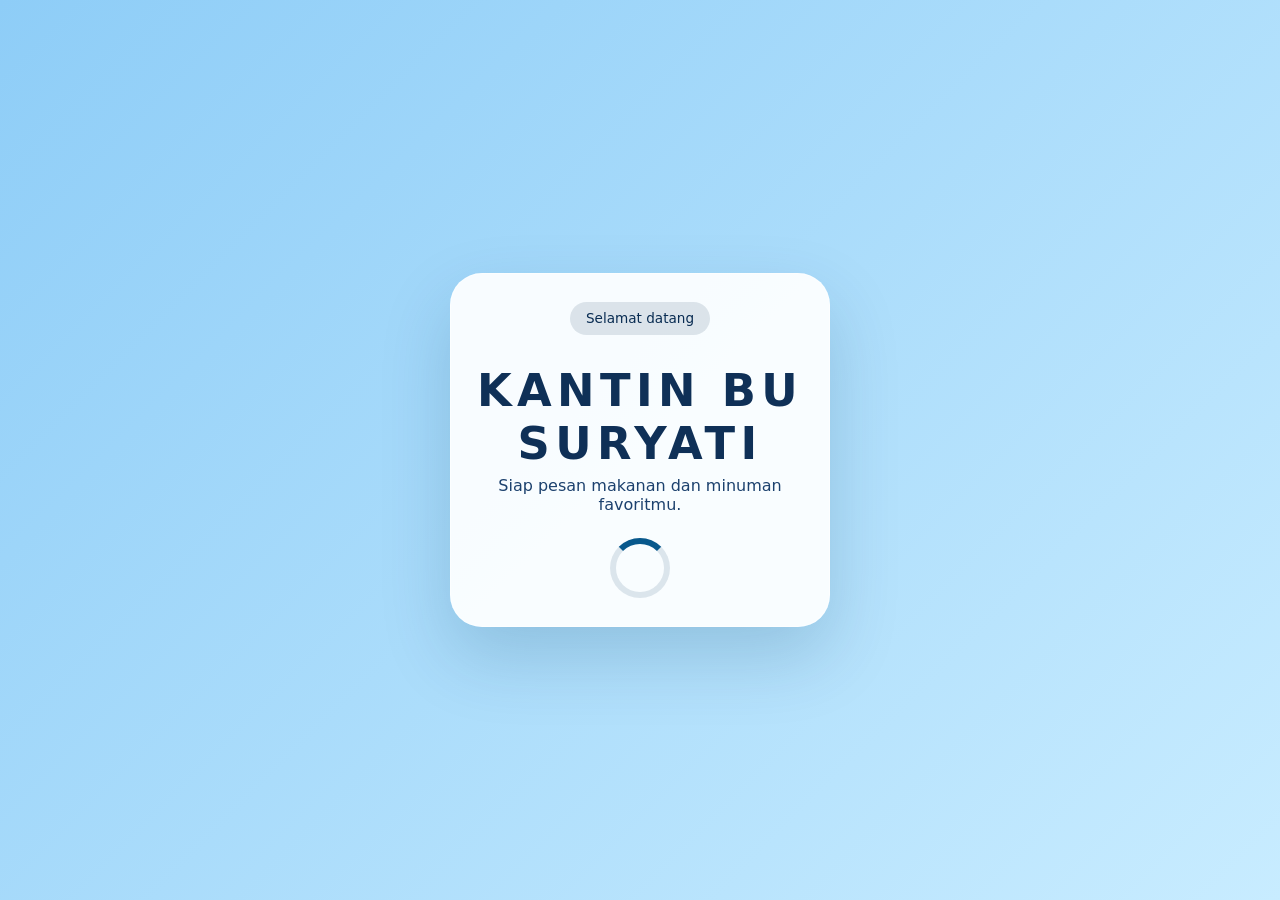
==== index.html @ 462c7fc3 "Add files via upload" ====
<!DOCTYPE html>
<html lang="id">
<head>
  <meta charset="UTF-8" />
  <meta name="viewport" content="width=device-width, initial-scale=1.0, viewport-fit=cover" />
  <title>Kantin Bu Suryati</title>
  <link rel="stylesheet" href="CSS/style.css" />
</head>
<body>
  <div class="splash-screen" id="splashScreen">
    <div class="splash-card">
      <div class="splash-badge">Selamat datang</div>
      <h1>KANTIN BU SURYATI</h1>
      <p>Siap pesan makanan dan minuman favoritmu.</p>
      <div class="spinner"></div>
    </div>
  </div>

  <div class="app-shell hidden" id="appShell">
    <header class="app-header">
      <div>
        <div class="small-label">Kantin Sekolah</div>
        <h2>Beranda</h2>
      </div>
      <button class="icon-button pulse-on-click" id="refreshButton" title="Muat ulang produk">⟳</button>
    </header>

    <section class="page page-active" data-page="home" id="homePage">
      <div class="hero-card">
        <h3>Menu Pilihan Hari Ini</h3>
        <p>Soft blue, segar, dan mudah dipesan langsung lewat layar.</p>
      </div>
      <div class="section-title">Selamat datang</div>
      <p class="home-intro" style="margin: 0 20px 16px; color: #194a74;">Gunakan menu Produk untuk melihat daftar makanan dan minuman, lalu tambah ke keranjang dengan sentuhan manis.</p>
    </section>

    <section class="page" data-page="products" id="productsPage">
      <div class="section-title">Produk</div>
      <div class="search-box">
        <input type="search" id="searchInput" placeholder="Cari Cireng, Milo, Nasi Goreng..." />
      </div>
      <div class="product-grid" id="productGrid"></div>
    </section>

    <section class="page" data-page="cart" id="cartPage">
      <div class="section-title">Keranjang</div>
      <div class="cart-list" id="cartList"></div>
      <div class="cart-summary" id="cartSummary">
        <span>Total</span>
        <strong id="cartTotal">0 item</strong>
      </div>
      <button class="primary-button pulse-on-click" id="checkoutButton">Bayar Sekarang</button>
    </section>

    <section class="page" data-page="history" id="historyPage">
      <div class="section-title">Riwayat</div>
      <div class="history-list" id="historyList">
        <p class="empty-state">Belum ada pesanan. Klik <strong>Tambah</strong> untuk mulai.</p>
      </div>
    </section>

    <section class="page" data-page="profile" id="profilePage">
      <div class="section-title">Profil</div>
      <div class="profile-card" id="profileCard">
        <h3>Kantin Bu Suryati</h3>
        <p class="muted">Mitra resmi SMA Hang Tuah 2 Sidoarjo</p>
        <div class="profile-row"><span>Owner</span><strong id="ownerName">-</strong></div>
        <div class="profile-row"><span>Email</span><strong id="ownerEmail">-</strong></div>
        <div class="profile-row"><span>Alamat</span><strong id="ownerAddress">-</strong></div>
        <div class="profile-row"><span>Kategori</span><strong id="ownerCategory">-</strong></div>
      </div>
    </section>
  </div>

  <nav class="bottom-nav" id="bottomNav">
    <button class="nav-item active pulse-on-click" data-target="home">
      <span>🏠</span>
      <small>Beranda</small>
    </button>
    <button class="nav-item pulse-on-click" data-target="products">
      <span>🍱</span>
      <small>Produk</small>
    </button>
    <button class="nav-item pulse-on-click" data-target="cart">
      <span>🛒</span>
      <small>Keranjang</small>
    </button>
    <button class="nav-item pulse-on-click" data-target="history">
      <span>📜</span>
      <small>Riwayat</small>
    </button>
    <button class="nav-item pulse-on-click" data-target="profile">
      <span>👤</span>
      <small>Profile</small>
    </button>
  </nav>

  <script src="JS/app.js"></script>
</body>
</html>
---- CSS/style.css ----
:root {
  color-scheme: light;
  font-family: 'Inter', system-ui, sans-serif;
  background: linear-gradient(180deg, #e6f5ff 0%, #b9e3ff 50%, #89cff0 100%);
  color: #083b66;
}

* {
  box-sizing: border-box;
}

body {
  margin: 0;
  min-height: 100vh;
  background: radial-gradient(circle at top, rgba(255, 255, 255, 0.9), rgba(137, 207, 240, 0.8));
  color: #0f3057;
}

button,
input {
  font: inherit;
}

.hidden {
  display: none !important;
}

.splash-screen {
  position: fixed;
  inset: 0;
  display: grid;
  place-items: center;
  background: linear-gradient(135deg, #8ecdf7, #c8ecff);
  z-index: 20;
  animation: fadeIn 0.7s ease;
}

.splash-card {
  width: min(90vw, 380px);
  padding: 28px 24px;
  border-radius: 32px;
  text-align: center;
  box-shadow: 0 30px 70px rgba(8, 59, 102, 0.18);
  background: rgba(255, 255, 255, 0.92);
  border: 1px solid rgba(255, 255, 255, 0.6);
}

.splash-card h1 {
  margin: 0.8rem 0 0.4rem;
  font-size: clamp(2rem, 6vw, 2.8rem);
  letter-spacing: 0.12em;
  text-transform: uppercase;
}

.splash-card p {
  margin: 0;
  color: #1c416e;
}

.splash-badge {
  display: inline-flex;
  padding: 0.55rem 1rem;
  border-radius: 999px;
  background: rgba(15, 48, 87, 0.12);
  color: #092c52;
  font-size: 0.85rem;
  margin-bottom: 1rem;
}

.spinner {
  margin: 24px auto 0;
  width: 60px;
  height: 60px;
  border-radius: 50%;
  border: 6px solid rgba(8, 59, 102, 0.12);
  border-top-color: #08588c;
  animation: spin 1.1s linear infinite;
}

.app-shell {
  padding-bottom: 90px;
}

.app-header {
  display: flex;
  justify-content: space-between;
  align-items: center;
  padding: 20px 20px 10px;
}

.small-label {
  font-size: 0.85rem;
  color: #1a4b7a;
  opacity: 0.8;
}

.app-header h2 {
  margin: 0.35rem 0 0;
  font-size: 1.45rem;
}

.hero-card,
.profile-card {
  margin: 0 20px 16px;
  padding: 20px;
  border-radius: 28px;
  background: rgba(255, 255, 255, 0.95);
  box-shadow: 0 20px 42px rgba(5, 63, 108, 0.12);
  border: 1px solid rgba(255, 255, 255, 0.7);
}

.hero-card h3 {
  margin: 0 0 0.35rem;
  font-size: 1.25rem;
}

.hero-card p {
  margin: 0;
  color: #235683;
  line-height: 1.5;
}

.search-box {
  margin: 0 20px 12px;
}

.search-box input {
  width: 100%;
  border: none;
  border-radius: 18px;
  padding: 16px 18px;
  background: rgba(255, 255, 255, 0.88);
  box-shadow: inset 0 2px 8px rgba(8, 59, 102, 0.08);
  color: #053a67;
}

.search-box input:focus {
  outline: none;
  box-shadow: 0 0 0 3px rgba(137, 207, 240, 0.45);
}

.section-title {
  margin: 0 20px 12px;
  font-size: 1rem;
  font-weight: 700;
  text-transform: uppercase;
  letter-spacing: 0.08em;
  color: #09507c;
}

.product-grid {
  display: grid;
  grid-template-columns: repeat( auto-fit, minmax(150px, 1fr) );
  gap: 14px;
  margin: 0 20px 16px;
}

.product-card {
  position: relative;
  background: rgba(255, 255, 255, 0.94);
  border-radius: 22px;
  overflow: hidden;
  padding: 16px;
  border: 1px solid rgba(255, 255, 255, 0.7);
  box-shadow: 0 12px 24px rgba(8, 59, 102, 0.08);
}

.product-card img {
  width: 100%;
  min-height: 120px;
  object-fit: cover;
  border-radius: 18px;
}

.product-card h4 {
  margin: 12px 0 6px;
  font-size: 1rem;
}

.product-card p {
  margin: 0;
  font-size: 0.9rem;
  opacity: 0.75;
  line-height: 1.4;
}

.product-card .price-row {
  display: flex;
  justify-content: space-between;
  align-items: center;
  margin: 12px 0 0;
}

.product-card .price {
  font-weight: 700;
  color: #0f3259;
}

.primary-button,
.icon-button,
.nav-item {
  border: none;
  cursor: pointer;
  transition: transform 0.25s ease, box-shadow 0.25s ease;
}

.primary-button {
  width: calc(100% - 40px);
  margin: 0 20px 24px;
  padding: 16px 0;
  border-radius: 18px;
  background: linear-gradient(135deg, #89cff0, #68b7e6);
  color: #fff;
  font-weight: 700;
  box-shadow: 0 18px 28px rgba(57, 118, 168, 0.18);
}

.icon-button {
  width: 48px;
  height: 48px;
  border-radius: 16px;
  background: rgba(255, 255, 255, 0.95);
  display: grid;
  place-items: center;
  box-shadow: 0 14px 24px rgba(8, 59, 102, 0.12);
}

.icon-button:hover,
.primary-button:hover,
.product-card button {
  transform: translateY(-1px);
}

.product-card button {
  margin-top: 12px;
  width: 100%;
  padding: 12px 0;
  border-radius: 16px;
  background: #0f5a8c;
  color: #fff;
  font-weight: 700;
}

.bottom-nav {
  position: fixed;
  inset: auto 0 0;
  display: grid;
  grid-template-columns: repeat(5, 1fr);
  gap: 6px;
  padding: 12px 14px 24px;
  background: rgba(255, 255, 255, 0.96);
  border-top: 1px solid rgba(8, 59, 102, 0.12);
  backdrop-filter: blur(14px);
}


.nav-item {
  display: inline-flex;
  flex-direction: column;
  align-items: center;
  justify-content: center;
  gap: 6px;
  padding: 10px 0;
  border-radius: 18px;
  color: #0f3f6d;
  background: rgba(255, 255, 255, 0.92);
}

.nav-item.active {
  background: linear-gradient(180deg, rgba(137, 207, 240, 0.95), rgba(77, 151, 220, 0.95));
  color: #fff;
  box-shadow: 0 14px 24px rgba(8, 59, 102, 0.12);
}

.nav-item small {
  font-size: 0.75rem;
}

.page {
  display: none;
  animation: fadeInUp 0.45s ease;
}

.page.page-active {
  display: block;
}

.cart-list,
.history-list {
  margin: 0 20px;
  display: grid;
  gap: 12px;
}

.cart-item,
.history-item {
  padding: 16px;
  border-radius: 20px;
  background: rgba(255, 255, 255, 0.95);
  border: 1px solid rgba(137, 207, 240, 0.45);
  box-shadow: 0 12px 20px rgba(8, 59, 102, 0.08);
}

.cart-item h4,
.history-item h4 {
  margin: 0 0 8px;
  font-size: 1rem;
}

.cart-item p,
.history-item p {
  margin: 0;
  color: #235683;
  opacity: 0.85;
}

.cart-summary {
  margin: 16px 20px 0;
  display: flex;
  justify-content: space-between;
  align-items: center;
  padding: 14px 18px;
  border-radius: 20px;
  background: rgba(137, 207, 240, 0.18);
  color: #083b66;
  font-weight: 700;
}

.empty-state {
  margin: 0;
  padding: 28px 20px;
  border-radius: 22px;
  background: rgba(255, 255, 255, 0.94);
  text-align: center;
  color: #126089;
}

.profile-row {
  display: flex;
  justify-content: space-between;
  gap: 12px;
  margin-top: 14px;
}

.profile-row span {
  opacity: 0.75;
}

.muted {
  margin: 0.35rem 0 0;
  color: #1a496d;
}

.pulse-on-click:active {
  transform: scale(0.97);
}

.pulse {
  animation: pulse 0.5s ease;
}

@keyframes spin {
  to {
    transform: rotate(360deg);
  }
}

@keyframes fadeIn {
  from {
    opacity: 0;
    transform: scale(0.95);
  }
  to {
    opacity: 1;
    transform: scale(1);
  }
}

@keyframes fadeInUp {
  from {
    opacity: 0;
    transform: translateY(12px);
  }
  to {
    opacity: 1;
    transform: translateY(0);
  }
}

@keyframes pulse {
  0% {
    transform: scale(1);
  }
  50% {
    transform: scale(1.04);
  }
  100% {
    transform: scale(1);
  }
}

@media (min-width: 640px) {
  .app-shell {
    max-width: 520px;
    margin: 0 auto;
  }

  .bottom-nav {
    max-width: 520px;
    left: 50%;
    transform: translateX(-50%);
  }
}
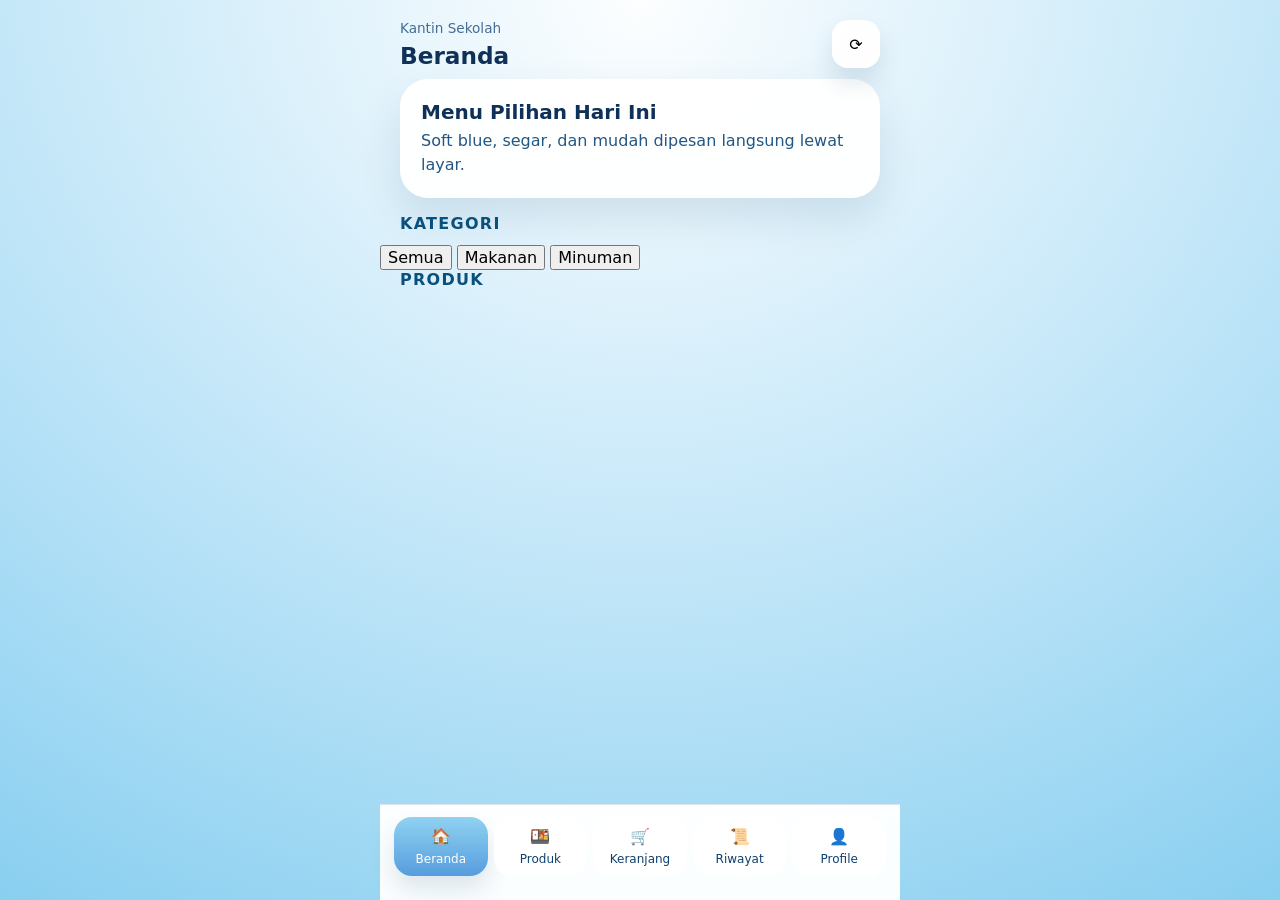
==== commit be5b85a5: "Update index.html" ====
--- a/index.html
+++ b/index.html
@@ -30,8 +30,14 @@
         <h3>Menu Pilihan Hari Ini</h3>
         <p>Soft blue, segar, dan mudah dipesan langsung lewat layar.</p>
       </div>
-      <div class="section-title">Selamat datang</div>
-      <p class="home-intro" style="margin: 0 20px 16px; color: #194a74;">Gunakan menu Produk untuk melihat daftar makanan dan minuman, lalu tambah ke keranjang dengan sentuhan manis.</p>
+      <div class="section-title">Kategori</div>
+      <div class="category-buttons">
+        <button class="category-btn pulse-on-click active" data-category="all">Semua</button>
+        <button class="category-btn pulse-on-click" data-category="Food">Makanan</button>
+        <button class="category-btn pulse-on-click" data-category="Beverage">Minuman</button>
+      </div>
+      <div class="section-title">Produk</div>
+      <div class="product-grid" id="homeProductGrid"></div>
     </section>
 
     <section class="page" data-page="products" id="productsPage">
@@ -97,4 +103,4 @@
 
   <script src="JS/app.js"></script>
 </body>
-</html>+</html>
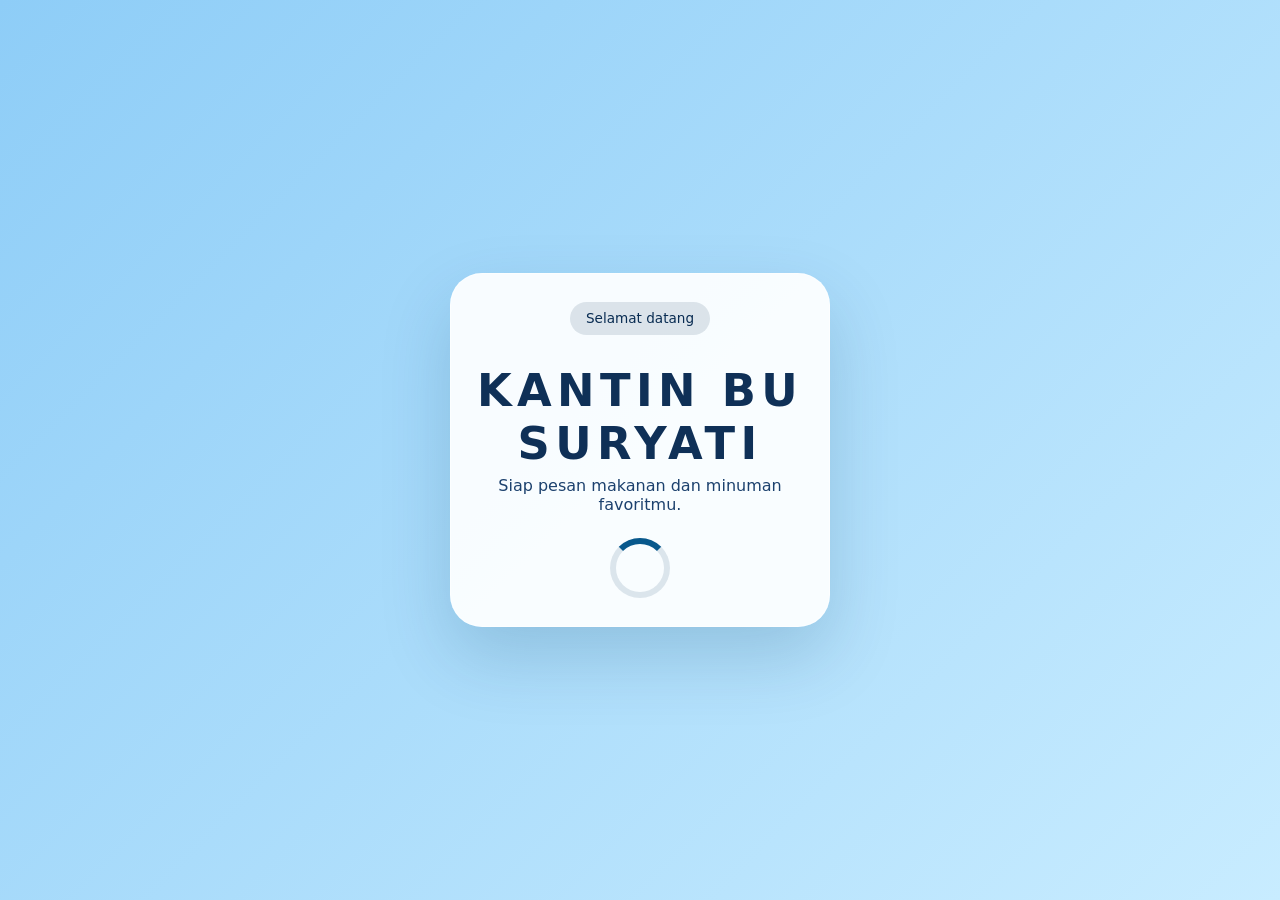
==== commit 6849726f: "Update index.html" ====
--- a/index.html
+++ b/index.html
@@ -43,6 +43,7 @@
     <section class="page" data-page="products" id="productsPage">
       <div class="section-title">Produk</div>
       <div class="search-box">
+        <span class="search-icon">🔍</span>
         <input type="search" id="searchInput" placeholder="Cari Cireng, Milo, Nasi Goreng..." />
       </div>
       <div class="product-grid" id="productGrid"></div>
--- a/CSS/style.css
+++ b/CSS/style.css
@@ -120,23 +120,34 @@
   line-height: 1.5;
 }
 
-.search-box {
-  margin: 0 20px 12px;
-}
-
-.search-box input {
-  width: 100%;
-  border: none;
-  border-radius: 18px;
-  padding: 16px 18px;
-  background: rgba(255, 255, 255, 0.88);
-  box-shadow: inset 0 2px 8px rgba(8, 59, 102, 0.08);
-  color: #053a67;
-}
-
-.search-box input:focus {
-  outline: none;
-  box-shadow: 0 0 0 3px rgba(137, 207, 240, 0.45);
+.category-buttons {
+  display: flex;
+  gap: 12px;
+  margin: 0 20px 16px;
+  overflow-x: auto;
+  scrollbar-width: none;
+  -ms-overflow-style: none;
+}
+
+.category-buttons::-webkit-scrollbar {
+  display: none;
+}
+
+.category-btn {
+  flex-shrink: 0;
+  padding: 12px 18px;
+  border-radius: 20px;
+  background: rgba(255, 255, 255, 0.9);
+  color: #0f3f6d;
+  border: 1px solid rgba(137, 207, 240, 0.5);
+  font-weight: 600;
+  transition: all 0.25s ease;
+}
+
+.category-btn.active {
+  background: linear-gradient(135deg, #89cff0, #68b7e6);
+  color: #fff;
+  box-shadow: 0 8px 16px rgba(57, 118, 168, 0.2);
 }
 
 .section-title {
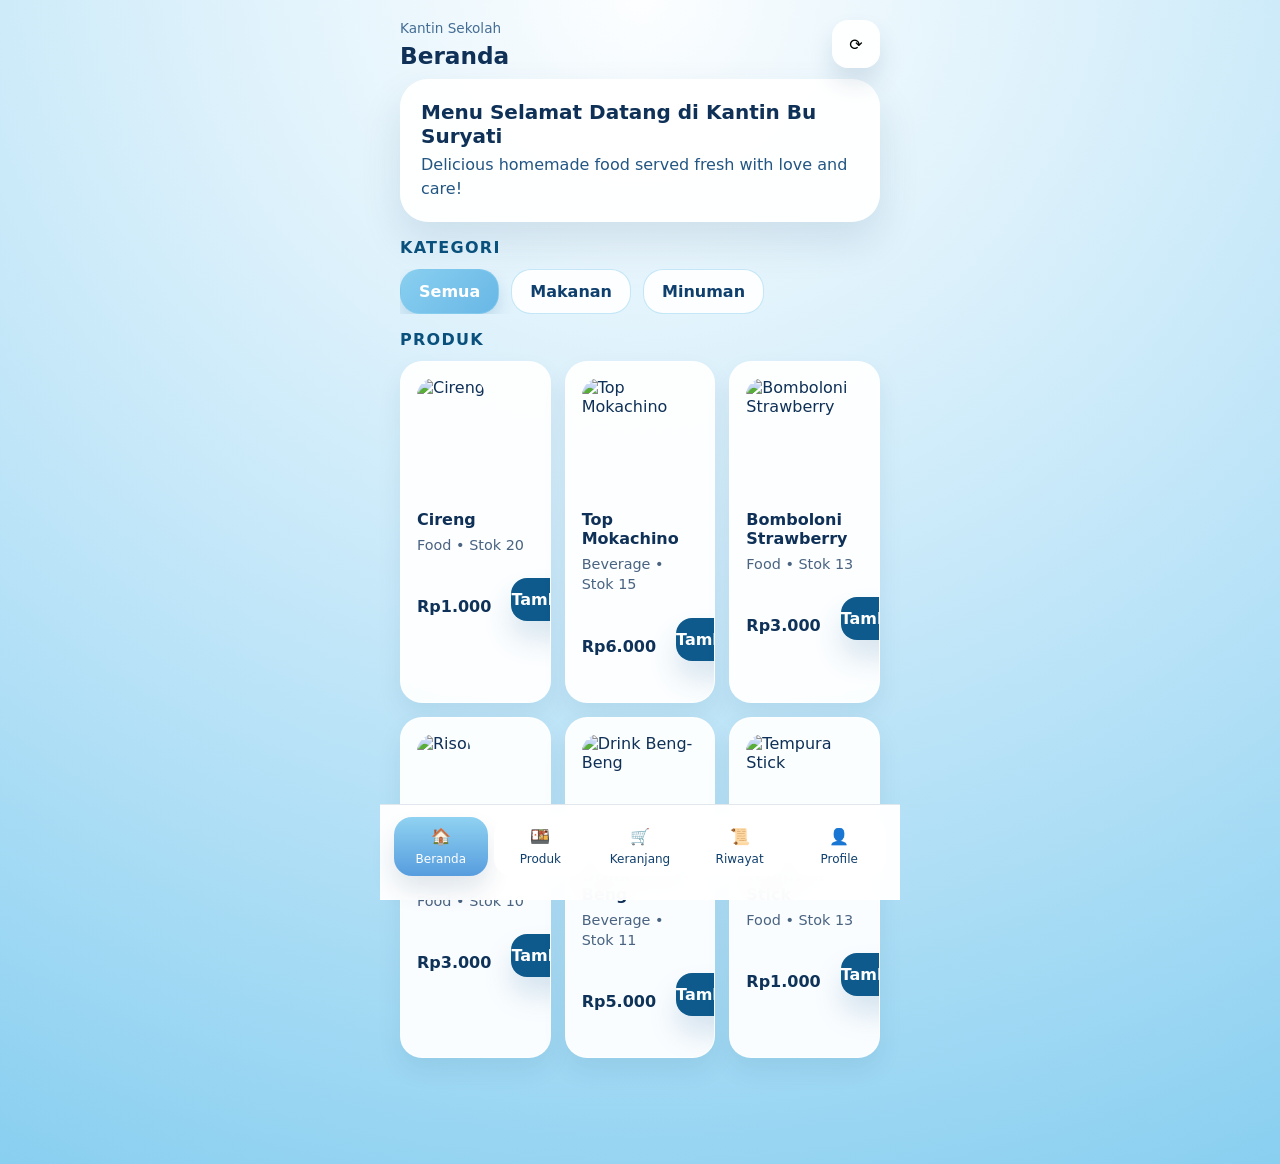
==== commit 395f8ba2: "Update index.html" ====
--- a/index.html
+++ b/index.html
@@ -27,8 +27,8 @@
 
     <section class="page page-active" data-page="home" id="homePage">
       <div class="hero-card">
-        <h3>Menu Pilihan Hari Ini</h3>
-        <p>Soft blue, segar, dan mudah dipesan langsung lewat layar.</p>
+        <h3>Menu Selamat Datang di Kantin Bu Suryati</h3>
+        <p>Delicious homemade food served fresh with love and care!</p>
       </div>
       <div class="section-title">Kategori</div>
       <div class="category-buttons">
--- a/CSS/style.css
+++ b/CSS/style.css
@@ -148,6 +148,47 @@
   background: linear-gradient(135deg, #89cff0, #68b7e6);
   color: #fff;
   box-shadow: 0 8px 16px rgba(57, 118, 168, 0.2);
+}
+
+.search-box {
+  position: relative;
+  margin: 0 20px 16px;
+}
+
+.search-box .search-icon {
+  position: absolute;
+  left: 16px;
+  top: 50%;
+  transform: translateY(-50%);
+  font-size: 1.2rem;
+  color: #0f3f6d;
+  opacity: 0.6;
+  transition: all 0.3s ease;
+  z-index: 1;
+}
+
+.search-box input {
+  width: 100%;
+  border: none;
+  border-radius: 24px;
+  padding: 16px 16px 16px 50px;
+  background: rgba(255, 255, 255, 0.9);
+  box-shadow: inset 0 2px 8px rgba(8, 59, 102, 0.08);
+  color: #053a67;
+  font-size: 1rem;
+  transition: all 0.3s ease;
+  outline: none;
+}
+
+.search-box input:focus {
+  box-shadow: 0 0 0 3px rgba(137, 207, 240, 0.45), inset 0 2px 8px rgba(8, 59, 102, 0.08);
+  animation: wiggle 0.6s ease;
+}
+
+.search-box input:focus + .search-icon {
+  opacity: 1;
+  transform: translateY(-50%) scale(1.1);
+  color: #89cff0;
 }
 
 .section-title {
@@ -410,6 +451,18 @@
   }
 }
 
+@keyframes wiggle {
+  0%, 100% {
+    transform: rotate(0deg);
+  }
+  25% {
+    transform: rotate(-3deg);
+  }
+  75% {
+    transform: rotate(3deg);
+  }
+}
+
 @media (min-width: 640px) {
   .app-shell {
     max-width: 520px;
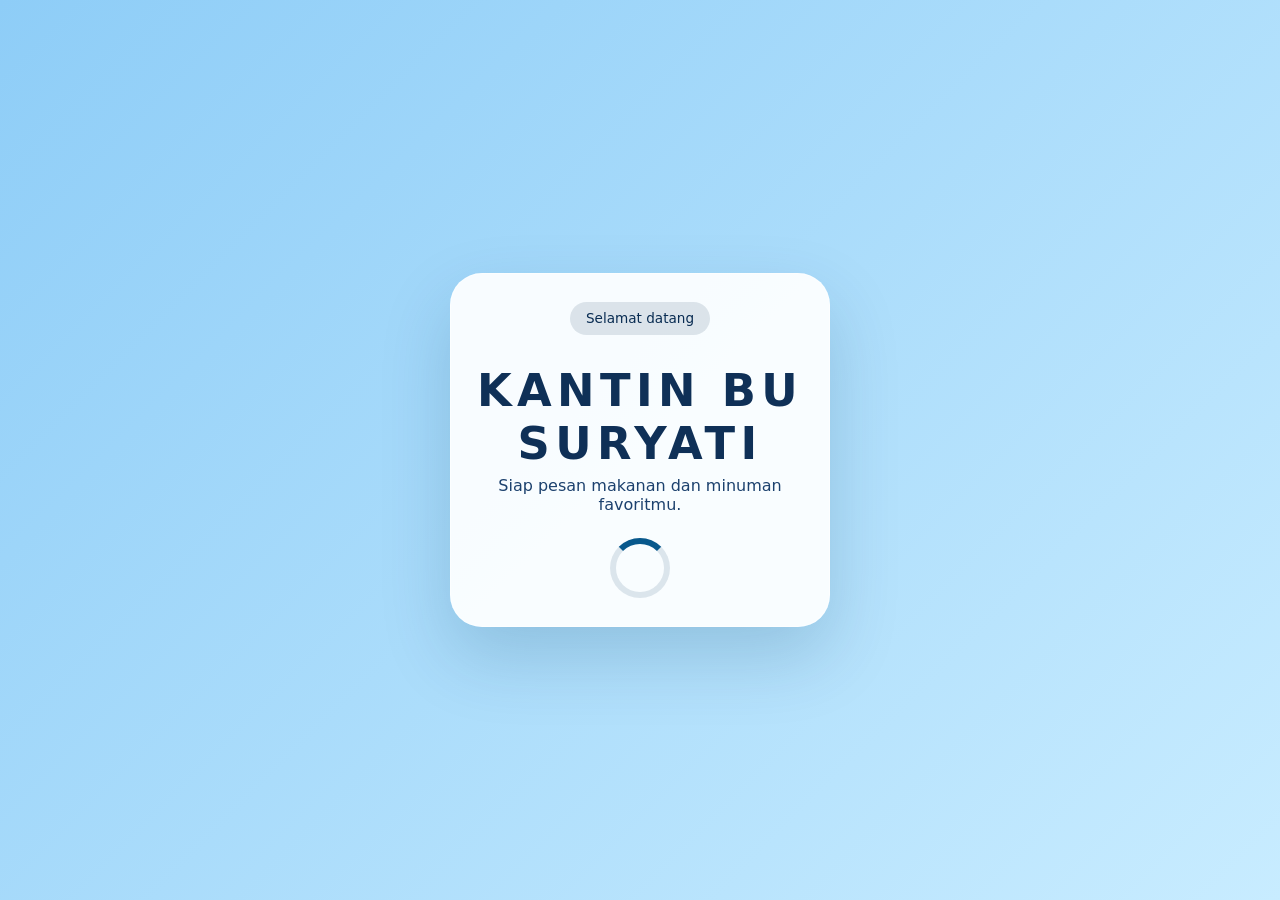
==== commit 18591e83: "Update index.html" ====
--- a/index.html
+++ b/index.html
@@ -27,7 +27,7 @@
 
     <section class="page page-active" data-page="home" id="homePage">
       <div class="hero-card">
-        <h3>Menu Selamat Datang di Kantin Bu Suryati</h3>
+        <h3>Selamat Datang di Kantin Bu Suryati</h3>
         <p>Delicious homemade food served fresh with love and care!</p>
       </div>
       <div class="section-title">Kategori</div>
--- a/CSS/style.css
+++ b/CSS/style.css
@@ -112,12 +112,28 @@
 .hero-card h3 {
   margin: 0 0 0.35rem;
   font-size: 1.25rem;
+  animation: cuteBounce 0.9s ease-out both;
 }
 
 .hero-card p {
   margin: 0;
   color: #235683;
   line-height: 1.5;
+  animation: floatFade 1s ease-out 0.2s both;
+}
+
+.hero-card {
+  position: relative;
+}
+
+.hero-card::before {
+  content: '✨';
+  position: absolute;
+  top: -10px;
+  right: 18px;
+  font-size: 1.4rem;
+  opacity: 0;
+  animation: sparkle 1.1s ease-out 0.15s both;
 }
 
 .category-buttons {
@@ -439,6 +455,49 @@
   }
 }
 
+@keyframes cuteBounce {
+  0% {
+    transform: translateY(-26px) scale(0.92);
+    opacity: 0;
+  }
+  60% {
+    transform: translateY(8px) scale(1.08);
+    opacity: 1;
+  }
+  85% {
+    transform: translateY(-4px) scale(0.98);
+  }
+  100% {
+    transform: translateY(0) scale(1);
+  }
+}
+
+@keyframes floatFade {
+  from {
+    opacity: 0;
+    transform: translateY(10px);
+  }
+  to {
+    opacity: 1;
+    transform: translateY(0);
+  }
+}
+
+@keyframes sparkle {
+  0% {
+    opacity: 0;
+    transform: translateY(-6px) scale(0.75);
+  }
+  60% {
+    opacity: 1;
+    transform: translateY(0) scale(1.2);
+  }
+  100% {
+    opacity: 0;
+    transform: translateY(-12px) scale(1);
+  }
+}
+
 @keyframes pulse {
   0% {
     transform: scale(1);
